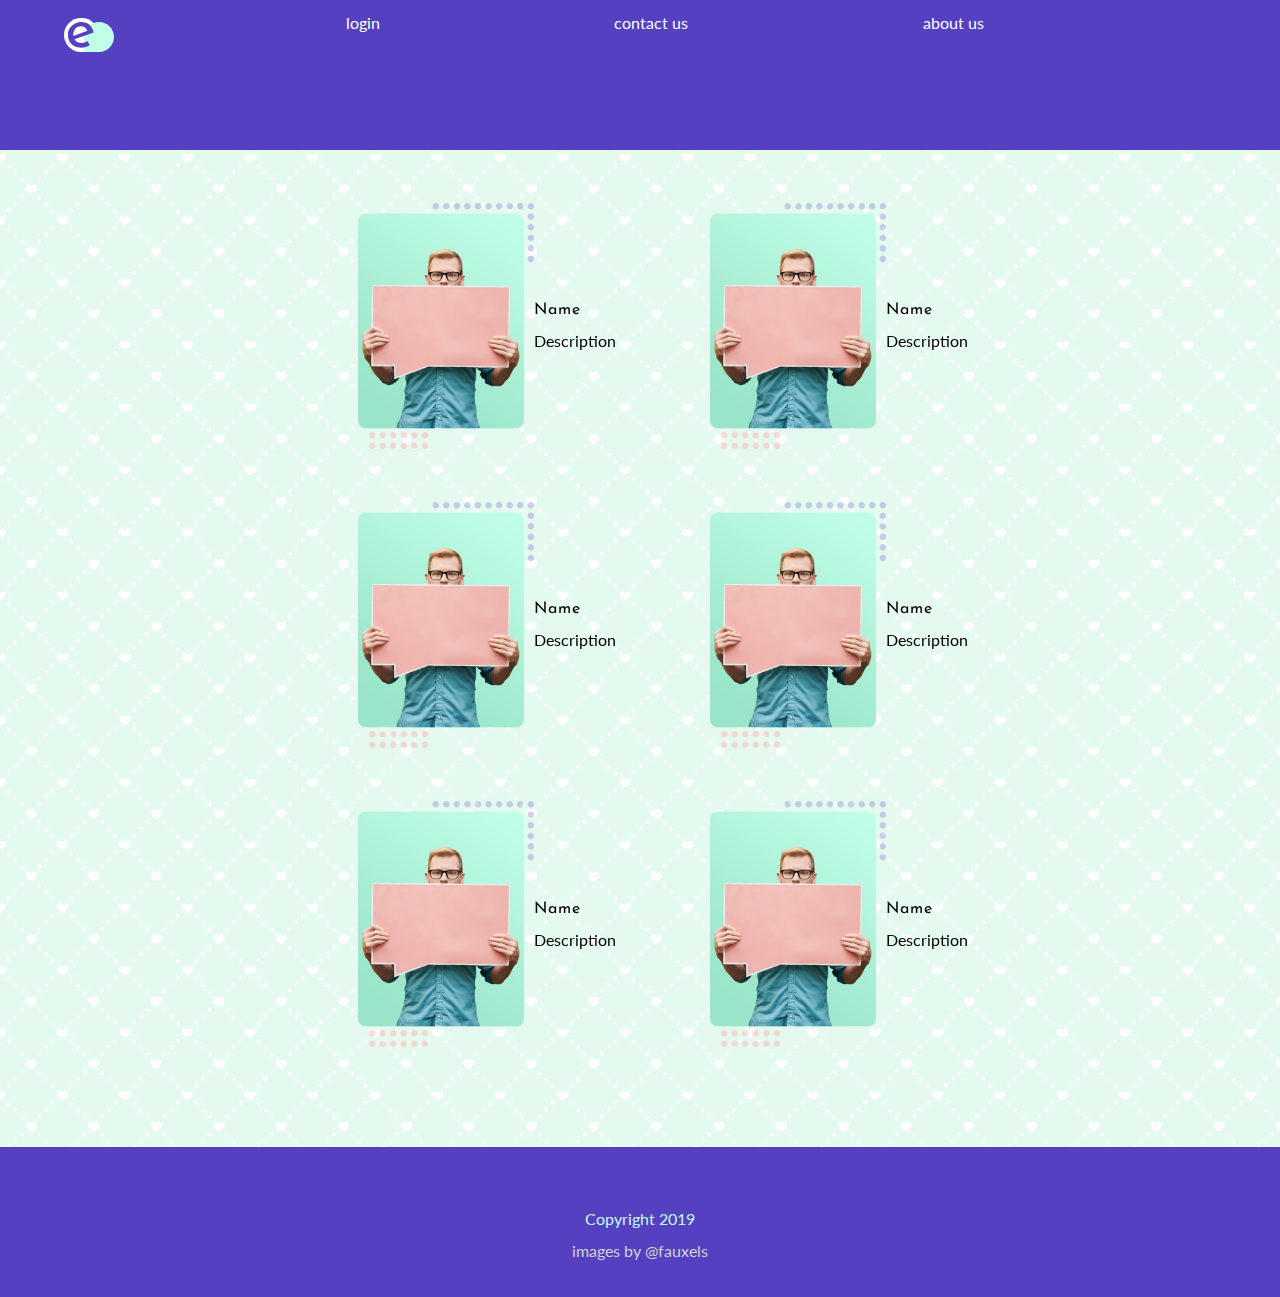
==== about.html @ f2c9d484 "Most of project finished, just need final group photos for the about page" ====
<!doctype html>

   <lang="en">
   <head>
       <meta charset="utf-8">
       <meta name="viewport" content="width=device-width, initial-scale=1.0">
       <title>Who we are</title>
       <link rel="stylesheet" href="https://cdnjs.cloudflare.com/ajax/libs/font-awesome/4.7.0/css/font-awesome.min.css">
      <link href="https://fonts.googleapis.com/css?family=Josefin+Sans|Lato&display=swap" rel="stylesheet">
      <script src="https://ajax.googleapis.com/ajax/libs/jquery/3.4.1/jquery.min.js"></script>
      <!--<link rel="stylesheet" href="https://www.w3schools.com/w3css/4/w3.css">--> <!--possibly going to use this library for animations, not sure yet-->

       <link rel="stylesheet" href="css/about.css">

       <!--[if lt IE 9]>
         <script src="https://cdnjs.cloudflare.com/ajax/libs/html5shiv/3.7.3/html5shiv.js"></script>
       <![endif]-->
   </head>

   <body>
     <div class = "topBlock">
     <nav>
       <div class="topnav"> 


          <a href = "index.html" class ="active">
            <div class "logo"> <svg width="50" height="40" viewBox="0 0 434 295" fill="none" xmlns="http://www.w3.org/2000/svg">
    <path d="M301 147.5C301 66.038 234.966 0 153.51 0H147.49C66.0335 0 0 66.038 0 147.5C0 228.962 66.0335 295 147.49 295H301V147.5Z" fill="white"/>
    <path d="M174 165C174 93.2029 232.203 35 304 35C375.797 35 434 93.203 434 165C434 236.797 375.797 295 304 295H174V165Z" fill="#C2FFE9"/>
    <path d="M151.091 217.365C168.739 217.365 185.879 211.27 202.509 199.079L224.4 234.127C213.2 241.577 200.982 247.503 187.745 251.905C174.848 255.968 162.291 258 150.073 258C126.655 258 106.121 253.259 88.4727 243.778C71.1636 233.958 57.7576 220.582 48.2545 203.651C38.7515 186.72 34 167.587 34 146.254C34 125.598 39.0909 106.804 49.2727 89.873C59.7939 72.6032 74.0485 59.0582 92.0364 49.2381C110.024 39.0794 129.709 34 151.091 34C178.582 34 201.491 42.127 219.818 58.381C238.485 74.2963 251.212 96.6455 258 125.429L91.0182 183.841C97.1273 194.339 105.273 202.635 115.455 208.73C125.976 214.487 137.855 217.365 151.091 217.365ZM147.527 71.5873C128.182 71.5873 112.23 78.3598 99.6727 91.9048C87.1152 105.45 80.8364 122.72 80.8364 143.714C80.8364 148.794 81.0061 152.688 81.3455 155.397L204.036 110.19C198.945 98.6773 191.648 89.3651 182.145 82.254C172.982 75.1429 161.442 71.5873 147.527 71.5873Z" fill="#5440C0"/>
    </svg></div>
          </a>
          <div id="theLinks">
            <a href="#login">login</a>
            <a href="#contact">contact us</a>
            <a href="about.html">about us</a>

            </div>
            <a href="javascript:void(0);" class="icon" onclick="myFunction()">
              <i class="fa fa-bars"></i>
          </a>
        </div>

    </nav>
    <div class = "aboutCenter">
    <div class = "topThird">
    <div class = "animation-element slide-left">
    <div class = "aboutBoxTop">
      <img src="images/Group 57.png">
      <div class = "textContainer">
      <h2>Name</h2>
      <p>Description</p>
      </div>
      </div>
      </div>
      <div class = "animation-element slide-right">
      <div class = "aboutBoxTop">
        <img src="images/Group 57.png">
        <div class = "textContainer">
        <h2>Name</h2>
        <p>Description</p>
        </div>
        </div>
      </div>
      </div>

      <div class = "midThird">
        <div class = "animation-element slide-left">
        <div class = "aboutBoxTop">
          <img src="images/Group 57.png">
          <div class = "textContainer">
          <h2>Name</h2>
          <p>Description</p>
          </div>
          </div>
          </div>
          <div class = "animation-element slide-right">
          <div class = "aboutBoxTop">
            <img src="images/Group 57.png">
            <div class = "textContainer">
            <h2>Name</h2>
            <p>Description</p>
            </div>
            </div>
          </div>
      </div>
      <div class = "botThird">
        <div class = "animation-element slide-left">
        <div class = "aboutBoxTop">
          <img src="images/Group 57.png">
          <div class = "textContainer">
          <h2>Name</h2>
          <p>Description</p>
          </div>
          </div>
          </div>
          <div class = "animation-element slide-right">
          <div class = "aboutBoxTop">
            <img src="images/Group 57.png">
            <div class = "textContainer">
            <h2>Name</h2>
            <p>Description</p>
            </div>
            </div>
          </div>
        </div>
      </div>



    <div class = "botBlock">
      <div class = "copyContent">
        <p><br><br><br><br>   Copyright 2019</p>
        <br>
        <a href="https://www.pexels.com/@fauxels">images by @fauxels</a>
      </div>

    </div>

<script src="about.js"></script>

   </body>
---- css/about.css ----
html,body,div,span,applet,object,iframe,h1,h2,h3,h4,h5,h6,p,blockquote,pre,a,abbr,acronym,address,big,cite,code,del,dfn,em,img,ins,kbd,q,s,samp,small,strike,strong,sub,sup,tt,var,b,u,i,center,dl,dt,dd,ol,ul,li,fieldset,form,label,legend,table,caption,tbody,tfoot,thead,tr,th,td,article,aside,canvas,details,embed,figure,figcaption,footer,header,hgroup,menu,nav,output,ruby,section,summary,time,mark,audio,video{margin:0;padding:0;border:0;font-size:100%;font:inherit;vertical-align:baseline}article,aside,details,figcaption,figure,footer,header,hgroup,menu,nav,section{display:block}body{line-height:1}ol,ul{list-style:none}blockquote,q{quotes:none}blockquote:before,blockquote:after,q:before,q:after{content:'';content:none}table{border-collapse:collapse;border-spacing:0}*{box-sizing:border-box}html,body{text-align:center;height:100%;font-family:'Lato',sans-serif}h1,h2,h3,h4,h5{font-family:'Josefin Sans',sans-serif;letter-spacing:1px;margin-bottom:15px}.topThird,.midThird,.botThird{display:flex;flex-direction:;align-items:center;justify-content:center;width:100%;margin-top:5%}@media only screen and (min-width:501px){.topThird,.midThird,.botThird{margin-top:0}}.animation-element{opacity:0;position:relative}.animation-element.slide-left{opacity:0;-moz-transition:all 500ms linear;-webkit-transition:all 500ms linear;-o-transition:all 500ms linear;transition:all 500ms linear;-moz-transform:translate3d(-100px, 0, 0);-webkit-transform:translate3d(-100px, 0, 0);-o-transform:translate(-100px, 0);-ms-transform:translate(-100px, 0);transform:translate3d(-100px, 0, 0)}.animation-element.slide-left.in-view{opacity:1;-moz-transform:translate3d(0, 0, 0);-webkit-transform:translate3d(0, 0, 0);-o-transform:translate(0, 0);-ms-transform:translate(0, 0);transform:translate3d(0, 0, 0)}.animation-element.slide-right{opacity:0;-moz-transition:all 500ms linear;-webkit-transition:all 500ms linear;-o-transition:all 500ms linear;transition:all 500ms linear;-moz-transform:translate3d(100px, 0, 0);-webkit-transform:translate3d(100px, 0, 0);-o-transform:translate(100px, 0);-ms-transform:translate(100px, 0);transform:translate3d(100px, 0, 0)}.animation-element.slide-right.in-view{opacity:1;-moz-transform:translate3d(0, 0, 0);-webkit-transform:translate3d(0, 0, 0);-o-transform:translate(0, 0);-ms-transform:translate(0, 0);transform:translate3d(0, 0, 0)}body{background-image:url("../images/background.png")}body .topBlock{background-color:#5440C0;height:150px;width:100%}body .topBlock nav{margin-bottom:10%}body .topBlock nav .topnav{overflow:hidden;position:relative;display:flex;justify-content:flex-start;padding-top:15px;margin-left:5%;margin-right:5%}@media only screen and (min-width:501px){body .topBlock nav .topnav i{display:none}}body .topBlock nav .topnav .icon{position:absolute;right:0}body .topBlock nav .topnav #theLinks{display:none;justify-content:space-around;width:80%;color:black}@media only screen and (min-width:501px){body .topBlock nav .topnav #theLinks{display:flex;justify-content:space-around;width:80%}}@media only screen and (min-width:801px){body .topBlock nav .topnav #theLinks{margin-left:10%;margin-right:10%}}body .topBlock nav .topnav #theLinks :hover{color:#C2FFE9}body .topBlock nav .topnav a{text-decoration:none;flex-wrap:wrap;color:white}body .topBlock nav .topnav a :hover{background-color:#5440C0;color:#C2FFE9}body .topBlock .aboutCenter{margin:5%;display:flex;flex-direction:column;justify-content:center;align-items:center}body .topBlock .aboutCenter .aboutBoxTop{margin-top:70%;margin-bottom:10%;display:flex;flex-direction:row;justify-content:center;align-items:center;width:100%;height:100%}@media only screen and (min-width:501px){body .topBlock .aboutCenter .aboutBoxTop{margin-top:50%}}@media only screen and (min-width:801px){body .topBlock .aboutCenter .aboutBoxTop{margin-top:15%}}@media only screen and (min-width:1001px){body .topBlock .aboutCenter .aboutBoxTop{margin-top:5%}}body .topBlock .aboutCenter .aboutBoxTop img{width:50%;max-width:270px;max-height:378px}@media only screen and (min-width:1001px){body .topBlock .aboutCenter .aboutBoxTop img{margin-top:0}}body .topBlock .aboutCenter .aboutBoxTop .textContainer{text-align:center
    width:10%;font-size:.6em}@media only screen and (min-width:501px){body .topBlock .aboutCenter .aboutBoxTop .textContainer{font-size:1em}}@media only screen and (min-width:1001px){body .topBlock .aboutCenter .aboutBoxTop .textContainer{width:10%}}body .botBlock{margin-top:20%;background-color:#5440C0;height:100%;width:100%}@media only screen and (min-width:801px){body .botBlock{margin-top:5%}}@media only screen and (min-width:1001px){body .botBlock{margin-top:0}}body .botBlock .copyContent{color:#C2FFE9}body .botBlock a{text-decoration:none;color:lightgray}
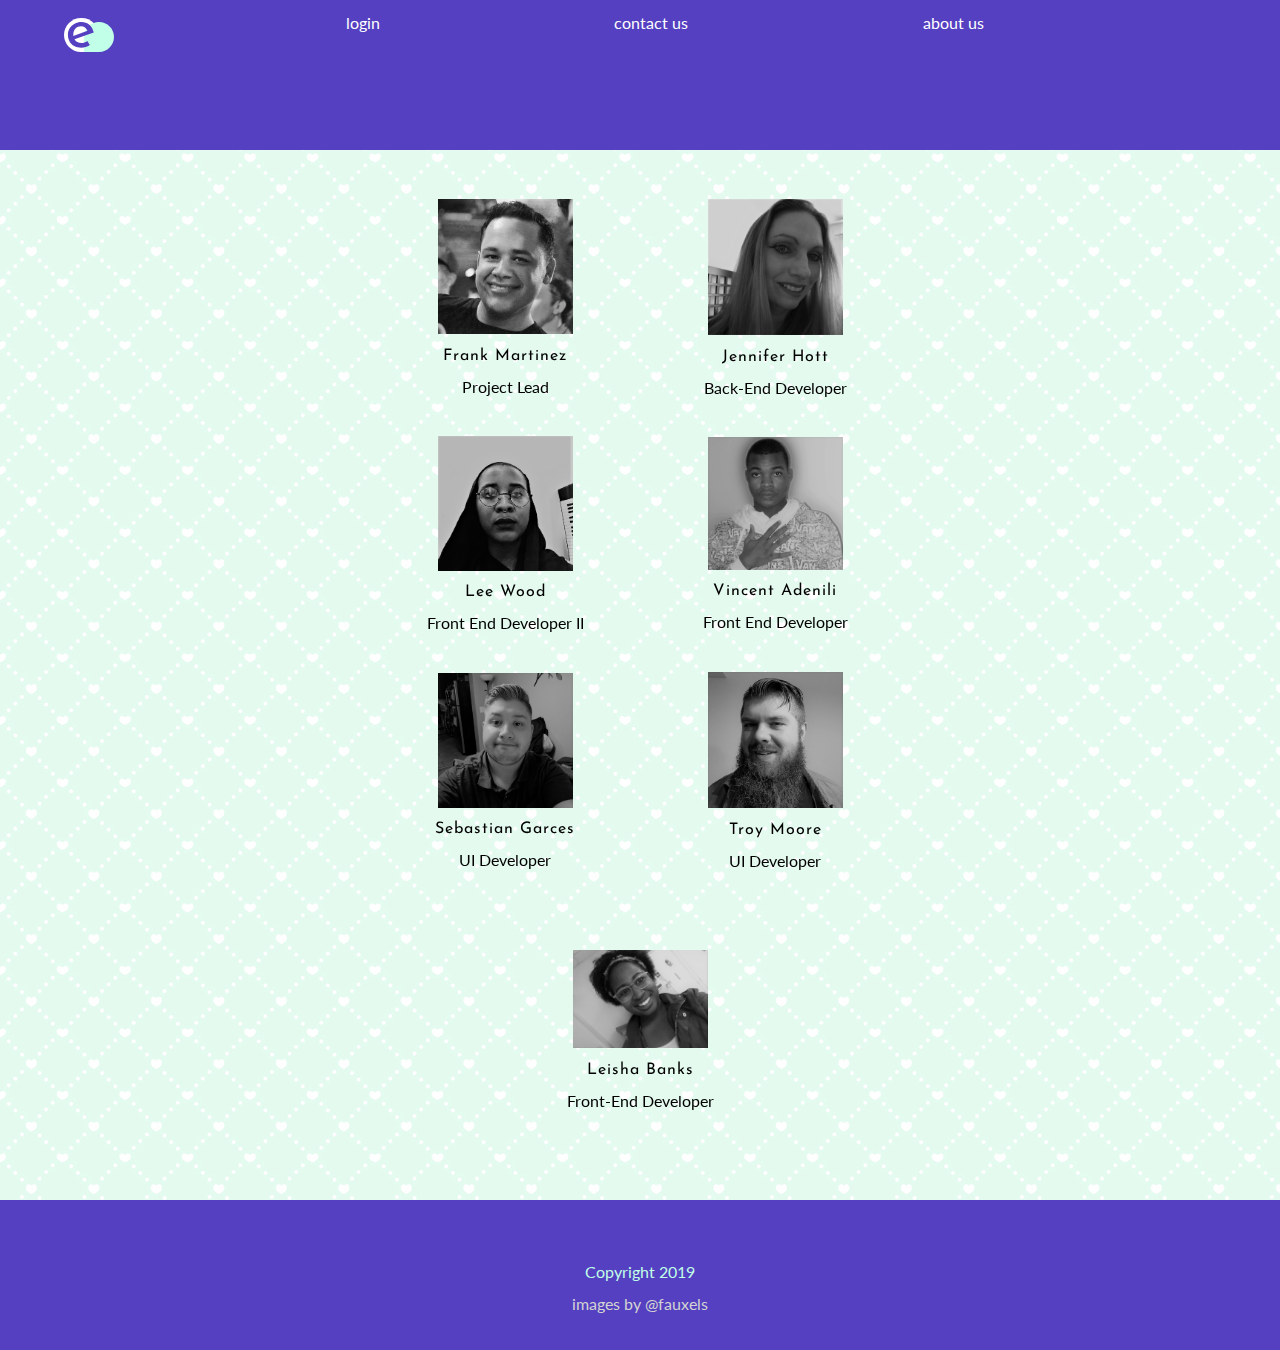
==== commit 7300fb1a: "Final waiting for links for reg and signup" ====
--- a/about.html
+++ b/about.html
@@ -20,7 +20,7 @@
    <body>
      <div class = "topBlock">
      <nav>
-       <div class="topnav"> 
+       <div class="topnav"> <!-- giving this a class so we can target the hamburger menu--->
 
 
           <a href = "index.html" class ="active">
@@ -32,7 +32,7 @@
           </a>
           <div id="theLinks">
             <a href="#login">login</a>
-            <a href="#contact">contact us</a>
+            <a href="contact.html">contact us</a>
             <a href="about.html">about us</a>
 
             </div>
@@ -46,19 +46,19 @@
     <div class = "topThird">
     <div class = "animation-element slide-left">
     <div class = "aboutBoxTop">
-      <img src="images/Group 57.png">
+      <img src="images/Frank.jpg">
       <div class = "textContainer">
-      <h2>Name</h2>
-      <p>Description</p>
+      <h2>Frank Martinez</h2>
+      <p>Project Lead</p>
       </div>
       </div>
       </div>
       <div class = "animation-element slide-right">
       <div class = "aboutBoxTop">
-        <img src="images/Group 57.png">
+        <img src="images/Jennifer.png">
         <div class = "textContainer">
-        <h2>Name</h2>
-        <p>Description</p>
+        <h2>Jennifer Hott</h2>
+        <p>Back-End Developer</p>
         </div>
         </div>
       </div>
@@ -67,19 +67,19 @@
       <div class = "midThird">
         <div class = "animation-element slide-left">
         <div class = "aboutBoxTop">
-          <img src="images/Group 57.png">
+          <img src="images/Lee.png">
           <div class = "textContainer">
-          <h2>Name</h2>
-          <p>Description</p>
+          <h2>Lee Wood</h2>
+          <p>Front End Developer II</p>
           </div>
           </div>
           </div>
           <div class = "animation-element slide-right">
           <div class = "aboutBoxTop">
-            <img src="images/Group 57.png">
+            <img src="images/Vincent.png">
             <div class = "textContainer">
-            <h2>Name</h2>
-            <p>Description</p>
+            <h2>Vincent Adenili</h2>
+            <p>Front End Developer</p>
             </div>
             </div>
           </div>
@@ -87,23 +87,34 @@
       <div class = "botThird">
         <div class = "animation-element slide-left">
         <div class = "aboutBoxTop">
-          <img src="images/Group 57.png">
+          <img src="images/Sebastian.png">
           <div class = "textContainer">
-          <h2>Name</h2>
-          <p>Description</p>
+          <h2>Sebastian Garces</h2>
+          <p>UI Developer</p>
           </div>
           </div>
           </div>
           <div class = "animation-element slide-right">
           <div class = "aboutBoxTop">
-            <img src="images/Group 57.png">
+            <img src="images/Troy.png">
             <div class = "textContainer">
-            <h2>Name</h2>
-            <p>Description</p>
+            <h2>Troy Moore</h2>
+            <p>UI Developer</p>
             </div>
             </div>
           </div>
         </div>
+        <div class = "botFourth">
+          <div class = "animation-element slide-left">
+          <div class = "aboutBoxTop">
+            <img src="images/Leisha.png">
+            <div class = "textContainer">
+            <h2>Leisha Banks</h2>
+            <p>Front-End Developer</p>
+            </div>
+            </div>
+            </div>
+          </div>
       </div>
 
 
--- a/css/about.css
+++ b/css/about.css
@@ -1,2 +1,2 @@
-html,body,div,span,applet,object,iframe,h1,h2,h3,h4,h5,h6,p,blockquote,pre,a,abbr,acronym,address,big,cite,code,del,dfn,em,img,ins,kbd,q,s,samp,small,strike,strong,sub,sup,tt,var,b,u,i,center,dl,dt,dd,ol,ul,li,fieldset,form,label,legend,table,caption,tbody,tfoot,thead,tr,th,td,article,aside,canvas,details,embed,figure,figcaption,footer,header,hgroup,menu,nav,output,ruby,section,summary,time,mark,audio,video{margin:0;padding:0;border:0;font-size:100%;font:inherit;vertical-align:baseline}article,aside,details,figcaption,figure,footer,header,hgroup,menu,nav,section{display:block}body{line-height:1}ol,ul{list-style:none}blockquote,q{quotes:none}blockquote:before,blockquote:after,q:before,q:after{content:'';content:none}table{border-collapse:collapse;border-spacing:0}*{box-sizing:border-box}html,body{text-align:center;height:100%;font-family:'Lato',sans-serif}h1,h2,h3,h4,h5{font-family:'Josefin Sans',sans-serif;letter-spacing:1px;margin-bottom:15px}.topThird,.midThird,.botThird{display:flex;flex-direction:;align-items:center;justify-content:center;width:100%;margin-top:5%}@media only screen and (min-width:501px){.topThird,.midThird,.botThird{margin-top:0}}.animation-element{opacity:0;position:relative}.animation-element.slide-left{opacity:0;-moz-transition:all 500ms linear;-webkit-transition:all 500ms linear;-o-transition:all 500ms linear;transition:all 500ms linear;-moz-transform:translate3d(-100px, 0, 0);-webkit-transform:translate3d(-100px, 0, 0);-o-transform:translate(-100px, 0);-ms-transform:translate(-100px, 0);transform:translate3d(-100px, 0, 0)}.animation-element.slide-left.in-view{opacity:1;-moz-transform:translate3d(0, 0, 0);-webkit-transform:translate3d(0, 0, 0);-o-transform:translate(0, 0);-ms-transform:translate(0, 0);transform:translate3d(0, 0, 0)}.animation-element.slide-right{opacity:0;-moz-transition:all 500ms linear;-webkit-transition:all 500ms linear;-o-transition:all 500ms linear;transition:all 500ms linear;-moz-transform:translate3d(100px, 0, 0);-webkit-transform:translate3d(100px, 0, 0);-o-transform:translate(100px, 0);-ms-transform:translate(100px, 0);transform:translate3d(100px, 0, 0)}.animation-element.slide-right.in-view{opacity:1;-moz-transform:translate3d(0, 0, 0);-webkit-transform:translate3d(0, 0, 0);-o-transform:translate(0, 0);-ms-transform:translate(0, 0);transform:translate3d(0, 0, 0)}body{background-image:url("../images/background.png")}body .topBlock{background-color:#5440C0;height:150px;width:100%}body .topBlock nav{margin-bottom:10%}body .topBlock nav .topnav{overflow:hidden;position:relative;display:flex;justify-content:flex-start;padding-top:15px;margin-left:5%;margin-right:5%}@media only screen and (min-width:501px){body .topBlock nav .topnav i{display:none}}body .topBlock nav .topnav .icon{position:absolute;right:0}body .topBlock nav .topnav #theLinks{display:none;justify-content:space-around;width:80%;color:black}@media only screen and (min-width:501px){body .topBlock nav .topnav #theLinks{display:flex;justify-content:space-around;width:80%}}@media only screen and (min-width:801px){body .topBlock nav .topnav #theLinks{margin-left:10%;margin-right:10%}}body .topBlock nav .topnav #theLinks :hover{color:#C2FFE9}body .topBlock nav .topnav a{text-decoration:none;flex-wrap:wrap;color:white}body .topBlock nav .topnav a :hover{background-color:#5440C0;color:#C2FFE9}body .topBlock .aboutCenter{margin:5%;display:flex;flex-direction:column;justify-content:center;align-items:center}body .topBlock .aboutCenter .aboutBoxTop{margin-top:70%;margin-bottom:10%;display:flex;flex-direction:row;justify-content:center;align-items:center;width:100%;height:100%}@media only screen and (min-width:501px){body .topBlock .aboutCenter .aboutBoxTop{margin-top:50%}}@media only screen and (min-width:801px){body .topBlock .aboutCenter .aboutBoxTop{margin-top:15%}}@media only screen and (min-width:1001px){body .topBlock .aboutCenter .aboutBoxTop{margin-top:5%}}body .topBlock .aboutCenter .aboutBoxTop img{width:50%;max-width:270px;max-height:378px}@media only screen and (min-width:1001px){body .topBlock .aboutCenter .aboutBoxTop img{margin-top:0}}body .topBlock .aboutCenter .aboutBoxTop .textContainer{text-align:center
-    width:10%;font-size:.6em}@media only screen and (min-width:501px){body .topBlock .aboutCenter .aboutBoxTop .textContainer{font-size:1em}}@media only screen and (min-width:1001px){body .topBlock .aboutCenter .aboutBoxTop .textContainer{width:10%}}body .botBlock{margin-top:20%;background-color:#5440C0;height:100%;width:100%}@media only screen and (min-width:801px){body .botBlock{margin-top:5%}}@media only screen and (min-width:1001px){body .botBlock{margin-top:0}}body .botBlock .copyContent{color:#C2FFE9}body .botBlock a{text-decoration:none;color:lightgray}+html,body,div,span,applet,object,iframe,h1,h2,h3,h4,h5,h6,p,blockquote,pre,a,abbr,acronym,address,big,cite,code,del,dfn,em,img,ins,kbd,q,s,samp,small,strike,strong,sub,sup,tt,var,b,u,i,center,dl,dt,dd,ol,ul,li,fieldset,form,label,legend,table,caption,tbody,tfoot,thead,tr,th,td,article,aside,canvas,details,embed,figure,figcaption,footer,header,hgroup,menu,nav,output,ruby,section,summary,time,mark,audio,video{margin:0;padding:0;border:0;font-size:100%;font:inherit;vertical-align:baseline}article,aside,details,figcaption,figure,footer,header,hgroup,menu,nav,section{display:block}body{line-height:1}ol,ul{list-style:none}blockquote,q{quotes:none}blockquote:before,blockquote:after,q:before,q:after{content:'';content:none}table{border-collapse:collapse;border-spacing:0}*{box-sizing:border-box}html,body{text-align:center;height:100%;font-family:'Lato',sans-serif}h1,h2,h3,h4,h5{font-family:'Josefin Sans',sans-serif;letter-spacing:1px;margin-bottom:15px}.topThird,.midThird,.botThird,.botFourth{display:flex;align-items:center;justify-content:center;width:100%;margin-top:5%}@media only screen and (min-width:501px){.topThird,.midThird,.botThird,.botFourth{margin-top:0}}.animation-element{opacity:0;position:relative}.animation-element.slide-left{opacity:0;-moz-transition:all 500ms linear;-webkit-transition:all 500ms linear;-o-transition:all 500ms linear;transition:all 500ms linear;-moz-transform:translate3d(-100px, 0, 0);-webkit-transform:translate3d(-100px, 0, 0);-o-transform:translate(-100px, 0);-ms-transform:translate(-100px, 0);transform:translate3d(-100px, 0, 0)}.animation-element.slide-left.in-view{opacity:1;-moz-transform:translate3d(0, 0, 0);-webkit-transform:translate3d(0, 0, 0);-o-transform:translate(0, 0);-ms-transform:translate(0, 0);transform:translate3d(0, 0, 0)}.animation-element.slide-right{opacity:0;-moz-transition:all 500ms linear;-webkit-transition:all 500ms linear;-o-transition:all 500ms linear;transition:all 500ms linear;-moz-transform:translate3d(100px, 0, 0);-webkit-transform:translate3d(100px, 0, 0);-o-transform:translate(100px, 0);-ms-transform:translate(100px, 0);transform:translate3d(100px, 0, 0)}.animation-element.slide-right.in-view{opacity:1;-moz-transform:translate3d(0, 0, 0);-webkit-transform:translate3d(0, 0, 0);-o-transform:translate(0, 0);-ms-transform:translate(0, 0);transform:translate3d(0, 0, 0)}body{background-image:url("../images/background.png")}body .topBlock{background-color:#5440C0;height:150px;width:100%}body .topBlock nav{margin-bottom:10%}body .topBlock nav .topnav{overflow:hidden;position:relative;display:flex;justify-content:flex-start;padding-top:15px;margin-left:5%;margin-right:5%}@media only screen and (min-width:501px){body .topBlock nav .topnav i{display:none}}body .topBlock nav .topnav .icon{position:absolute;right:0}body .topBlock nav .topnav #theLinks{display:none;justify-content:space-around;width:80%;color:black}@media only screen and (min-width:501px){body .topBlock nav .topnav #theLinks{display:flex;justify-content:space-around;width:80%}}@media only screen and (min-width:801px){body .topBlock nav .topnav #theLinks{margin-left:10%;margin-right:10%}}body .topBlock nav .topnav #theLinks :hover{color:#C2FFE9}body .topBlock nav .topnav a{text-decoration:none;flex-wrap:wrap;color:white}body .topBlock nav .topnav a :hover{background-color:#5440C0;color:#C2FFE9}body .topBlock .aboutCenter{margin:5%;display:flex;flex-direction:column;justify-content:center;align-items:center}body .topBlock .aboutCenter .aboutBoxTop{margin-top:60%;margin-bottom:10%;display:flex;flex-direction:column;justify-content:center;align-items:center;width:100%;height:100%}@media only screen and (min-width:501px){body .topBlock .aboutCenter .aboutBoxTop{margin-top:50%}}@media only screen and (min-width:801px){body .topBlock .aboutCenter .aboutBoxTop{margin-top:15%}}@media only screen and (min-width:1001px){body .topBlock .aboutCenter .aboutBoxTop{margin-top:5%}}body .topBlock .aboutCenter .aboutBoxTop img{width:50%;max-width:270px;max-height:378px}@media only screen and (min-width:1001px){body .topBlock .aboutCenter .aboutBoxTop img{margin-top:0}}body .topBlock .aboutCenter .aboutBoxTop .textContainer{text-align:center
+    width:10%;font-size:.6em;margin-top:5%}@media only screen and (min-width:501px){body .topBlock .aboutCenter .aboutBoxTop .textContainer{font-size:1em}}body .topBlock .aboutCenter .botFourth .aboutBoxTop{margin-top:20%}body .botBlock{margin-top:20%;background-color:#5440C0;height:100%;width:100%}@media only screen and (min-width:801px){body .botBlock{margin-top:5%}}@media only screen and (min-width:1001px){body .botBlock{margin-top:0}}body .botBlock .copyContent{color:#C2FFE9}body .botBlock a{text-decoration:none;color:lightgray}